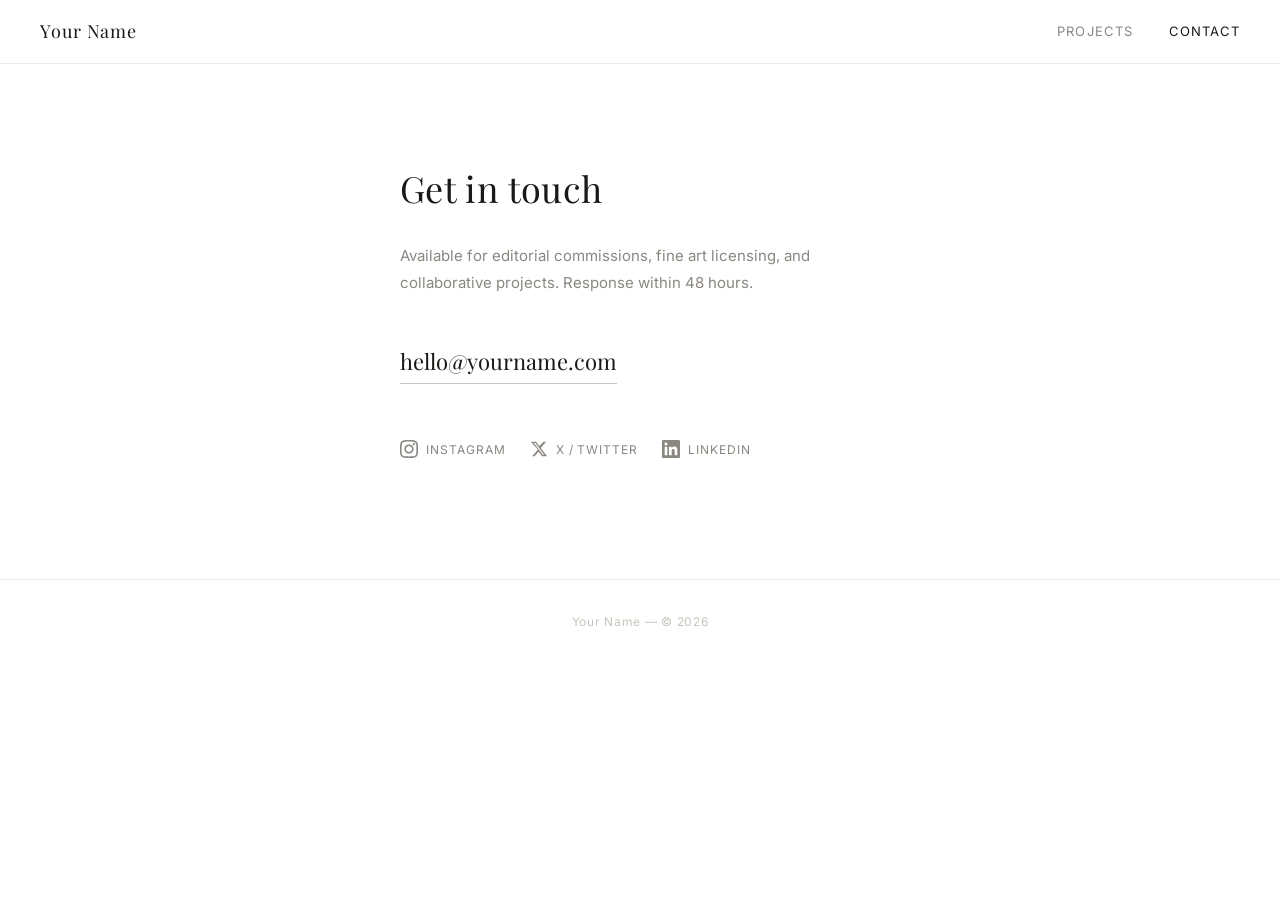
==== contact.html @ b94424b4 "Basic site creation - structure, placeholder content etc" ====
<!DOCTYPE html>
<html lang="en">
<head>
  <meta charset="UTF-8">
  <meta name="viewport" content="width=device-width, initial-scale=1.0">
  <title>Contact — Your Name</title>
  <meta name="description" content="Get in touch for commissions, licensing, or editorial enquiries.">
  <link rel="preconnect" href="https://fonts.googleapis.com">
  <link rel="preconnect" href="https://fonts.gstatic.com" crossorigin>
  <link href="https://fonts.googleapis.com/css2?family=Inter:wght@300;400;500&family=Playfair+Display:ital,wght@0,400;0,500;1,400&display=swap" rel="stylesheet">
  <link rel="stylesheet" href="css/style.css">
</head>
<body>

  <header class="site-header">
    <div class="header-inner">
      <div class="site-name"><a href="index.html">Your Name</a></div>
      <nav class="site-nav" aria-label="Primary navigation">
        <a href="index.html#projects">Projects</a>
        <a href="contact.html">Contact</a>
      </nav>
      <button class="hamburger" aria-label="Toggle menu" aria-expanded="false">
        <span></span><span></span><span></span>
      </button>
    </div>
  </header>

  <nav class="mobile-nav" aria-label="Mobile navigation">
    <a href="index.html#projects">Projects</a>
    <a href="contact.html">Contact</a>
  </nav>

  <main>
    <div class="contact-page">
      <h1>Get in touch</h1>
      <p class="intro">
        Available for editorial commissions, fine art licensing, and collaborative projects.
        Response within 48 hours.
      </p>

      <a class="contact-email" href="mailto:hello@yourname.com">hello@yourname.com</a>

      <div class="social-links">
        <a class="social-link" href="https://instagram.com/yourhandle" target="_blank" rel="noopener">
          <svg viewBox="0 0 24 24" aria-hidden="true"><path d="M12 2.163c3.204 0 3.584.012 4.85.07 3.252.148 4.771 1.691 4.919 4.919.058 1.265.069 1.645.069 4.849 0 3.205-.012 3.584-.069 4.849-.149 3.225-1.664 4.771-4.919 4.919-1.266.058-1.644.07-4.85.07-3.204 0-3.584-.012-4.849-.07-3.26-.149-4.771-1.699-4.919-4.92-.058-1.265-.07-1.644-.07-4.849 0-3.204.013-3.583.07-4.849.149-3.227 1.664-4.771 4.919-4.919 1.266-.057 1.645-.069 4.849-.069zm0-2.163c-3.259 0-3.667.014-4.947.072-4.358.2-6.78 2.618-6.98 6.98-.059 1.281-.073 1.689-.073 4.948 0 3.259.014 3.668.072 4.948.2 4.358 2.618 6.78 6.98 6.98 1.281.058 1.689.072 4.948.072 3.259 0 3.668-.014 4.948-.072 4.354-.2 6.782-2.618 6.979-6.98.059-1.28.073-1.689.073-4.948 0-3.259-.014-3.667-.072-4.947-.196-4.354-2.617-6.78-6.979-6.98-1.281-.059-1.69-.073-4.949-.073zm0 5.838c-3.403 0-6.162 2.759-6.162 6.162s2.759 6.163 6.162 6.163 6.162-2.759 6.162-6.163c0-3.403-2.759-6.162-6.162-6.162zm0 10.162c-2.209 0-4-1.79-4-4 0-2.209 1.791-4 4-4s4 1.791 4 4c0 2.21-1.791 4-4 4zm6.406-11.845c-.796 0-1.441.645-1.441 1.44s.645 1.44 1.441 1.44c.795 0 1.439-.645 1.439-1.44s-.644-1.44-1.439-1.44z"/></svg>
          Instagram
        </a>
        <a class="social-link" href="https://x.com/yourhandle" target="_blank" rel="noopener">
          <svg viewBox="0 0 24 24" aria-hidden="true"><path d="M18.244 2.25h3.308l-7.227 8.26 8.502 11.24H16.17l-4.714-6.231-5.401 6.231H2.744l7.737-8.835L1.254 2.25H8.08l4.253 5.622zm-1.161 17.52h1.833L7.084 4.126H5.117z"/></svg>
          X / Twitter
        </a>
        <a class="social-link" href="https://linkedin.com/in/yourhandle" target="_blank" rel="noopener">
          <svg viewBox="0 0 24 24" aria-hidden="true"><path d="M20.447 20.452h-3.554v-5.569c0-1.328-.027-3.037-1.852-3.037-1.853 0-2.136 1.445-2.136 2.939v5.667H9.351V9h3.414v1.561h.046c.477-.9 1.637-1.85 3.37-1.85 3.601 0 4.267 2.37 4.267 5.455v6.286zM5.337 7.433c-1.144 0-2.063-.926-2.063-2.065 0-1.138.92-2.063 2.063-2.063 1.14 0 2.064.925 2.064 2.063 0 1.139-.925 2.065-2.064 2.065zm1.782 13.019H3.555V9h3.564v11.452zM22.225 0H1.771C.792 0 0 .774 0 1.729v20.542C0 23.227.792 24 1.771 24h20.451C23.2 24 24 23.227 24 22.271V1.729C24 .774 23.2 0 22.222 0h.003z"/></svg>
          LinkedIn
        </a>
      </div>
    </div>
  </main>

  <footer class="site-footer">
    <p>Your Name &mdash; &copy; <span id="year"></span></p>
  </footer>

  <script>document.getElementById('year').textContent = new Date().getFullYear();</script>
  <script src="js/config.js"></script>
  <script src="js/main.js"></script>
</body>
</html>
---- css/style.css ----
/* ─── Reset & Base ─────────────────────────────────────────────── */
*, *::before, *::after { box-sizing: border-box; margin: 0; padding: 0; }

:root {
  --white:      #ffffff;
  --off-white:  #f7f6f4;
  --smoke:      #eeece9;
  --stone:      #c8c4bc;
  --mid:        #8a8680;
  --ink:        #1a1916;
  --accent:     #1a1916;
  --font-serif: 'Playfair Display', Georgia, serif;
  --font-sans:  'Inter', system-ui, sans-serif;
  --max-w:      1400px;
  --header-h:   64px;
  --transition: 0.3s ease;
}

html { scroll-behavior: smooth; }

body {
  font-family: var(--font-sans);
  background: var(--white);
  color: var(--ink);
  font-size: 15px;
  line-height: 1.6;
  -webkit-font-smoothing: antialiased;
}

img {
  display: block;
  max-width: 100%;
  height: auto;
  user-select: none;
  -webkit-user-drag: none;
  pointer-events: none;
}

a { color: inherit; text-decoration: none; }

/* ─── Typography ───────────────────────────────────────────────── */
h1, h2, h3 {
  font-family: var(--font-serif);
  font-weight: 400;
  letter-spacing: 0.01em;
}

/* ─── Header ───────────────────────────────────────────────────── */
.site-header {
  position: sticky;
  top: 0;
  z-index: 100;
  height: var(--header-h);
  background: rgba(255,255,255,0.96);
  backdrop-filter: blur(8px);
  border-bottom: 1px solid var(--smoke);
  display: flex;
  align-items: center;
}

.header-inner {
  width: 100%;
  max-width: var(--max-w);
  margin: 0 auto;
  padding: 0 40px;
  display: flex;
  align-items: center;
  justify-content: space-between;
}

.site-name {
  font-family: var(--font-serif);
  font-size: 18px;
  font-weight: 400;
  letter-spacing: 0.05em;
  color: var(--ink);
}

.site-name a { color: inherit; }

.site-nav {
  display: flex;
  align-items: center;
  gap: 36px;
}

.site-nav a {
  font-size: 13px;
  letter-spacing: 0.08em;
  text-transform: uppercase;
  color: var(--mid);
  transition: color var(--transition);
}

.site-nav a:hover,
.site-nav a.active { color: var(--ink); }

/* Hamburger */
.hamburger {
  display: none;
  flex-direction: column;
  gap: 5px;
  background: none;
  border: none;
  cursor: pointer;
  padding: 4px;
}

.hamburger span {
  display: block;
  width: 22px;
  height: 1.5px;
  background: var(--ink);
  transition: var(--transition);
}

.hamburger.open span:nth-child(1) { transform: translateY(6.5px) rotate(45deg); }
.hamburger.open span:nth-child(2) { opacity: 0; }
.hamburger.open span:nth-child(3) { transform: translateY(-6.5px) rotate(-45deg); }

.mobile-nav {
  display: none;
  position: fixed;
  top: var(--header-h);
  left: 0; right: 0;
  background: var(--white);
  border-bottom: 1px solid var(--smoke);
  padding: 24px 40px;
  z-index: 99;
  flex-direction: column;
  gap: 20px;
}

.mobile-nav.open { display: flex; }

.mobile-nav a {
  font-size: 14px;
  letter-spacing: 0.08em;
  text-transform: uppercase;
  color: var(--mid);
}

.mobile-nav a:hover,
.mobile-nav a.active { color: var(--ink); }

/* ─── Footer ───────────────────────────────────────────────────── */
.site-footer {
  border-top: 1px solid var(--smoke);
  padding: 32px 40px;
  text-align: center;
  font-size: 12px;
  letter-spacing: 0.06em;
  color: var(--stone);
}

/* ─── Hero Carousel ────────────────────────────────────────────── */
.hero {
  position: relative;
  width: 100%;
  overflow: hidden;
  background: var(--ink);
  height: calc(100vh - var(--header-h));
  min-height: 480px;
  max-height: 900px;
}

.hero-track {
  display: flex;
  height: 100%;
  transition: transform 0.7s cubic-bezier(0.4,0,0.2,1);
}

.hero-slide {
  flex: 0 0 100%;
  position: relative;
  overflow: hidden;
}

.hero-slide .img-wrap {
  position: absolute;
  inset: 0;
}

.hero-slide img {
  width: 100%;
  height: 100%;
  object-fit: cover;
  opacity: 0.85;
}

.hero-caption {
  position: absolute;
  bottom: 0;
  left: 0;
  right: 0;
  padding: 80px 60px 48px;
  background: linear-gradient(to top, rgba(0,0,0,0.55) 0%, transparent 100%);
  color: var(--white);
}

.hero-caption h2 {
  font-size: clamp(28px, 4vw, 52px);
  font-weight: 400;
  letter-spacing: 0.02em;
  margin-bottom: 8px;
}

.hero-caption p {
  font-size: 13px;
  letter-spacing: 0.06em;
  opacity: 0.75;
  text-transform: uppercase;
}

.hero-caption a {
  display: inline-block;
  margin-top: 16px;
  font-size: 12px;
  letter-spacing: 0.1em;
  text-transform: uppercase;
  color: var(--white);
  border-bottom: 1px solid rgba(255,255,255,0.5);
  padding-bottom: 2px;
  transition: border-color var(--transition);
}

.hero-caption a:hover { border-color: var(--white); }

/* Hero controls */
.hero-btn {
  position: absolute;
  top: 50%;
  transform: translateY(-50%);
  z-index: 10;
  background: rgba(255,255,255,0.15);
  border: 1px solid rgba(255,255,255,0.3);
  color: var(--white);
  width: 44px;
  height: 44px;
  border-radius: 50%;
  display: flex;
  align-items: center;
  justify-content: center;
  cursor: pointer;
  font-size: 18px;
  transition: background var(--transition);
  backdrop-filter: blur(4px);
}

.hero-btn:hover { background: rgba(255,255,255,0.28); }
.hero-btn.prev { left: 24px; }
.hero-btn.next { right: 24px; }

.hero-dots {
  position: absolute;
  bottom: 20px;
  left: 50%;
  transform: translateX(-50%);
  display: flex;
  gap: 8px;
  z-index: 10;
}

.hero-dot {
  width: 6px;
  height: 6px;
  border-radius: 50%;
  border: 1px solid rgba(255,255,255,0.6);
  background: transparent;
  cursor: pointer;
  transition: background var(--transition);
}

.hero-dot.active { background: var(--white); border-color: var(--white); }

/* ─── Image protection overlay ─────────────────────────────────── */
.img-wrap {
  position: relative;
  user-select: none;
}

.img-overlay {
  position: absolute;
  inset: 0;
  z-index: 2;
  cursor: default;
}

/* ─── Projects Grid (homepage) ─────────────────────────────────── */
.projects-section {
  max-width: var(--max-w);
  margin: 0 auto;
  padding: 80px 40px 100px;
}

.section-label {
  font-size: 11px;
  letter-spacing: 0.12em;
  text-transform: uppercase;
  color: var(--stone);
  margin-bottom: 40px;
}

.projects-grid {
  display: grid;
  grid-template-columns: repeat(3, 1fr);
  gap: 28px 24px;
}

.project-card {
  display: block;
  color: inherit;
}

.project-card:hover .card-thumb img { transform: scale(1.03); }
.project-card:hover .card-title { color: var(--ink); }

.card-thumb {
  aspect-ratio: 4/3;
  overflow: hidden;
  background: var(--smoke);
  position: relative;
}

.card-thumb img {
  width: 100%;
  height: 100%;
  object-fit: cover;
  transition: transform 0.5s ease;
}

.card-info {
  padding: 14px 0 4px;
}

.card-title {
  font-family: var(--font-serif);
  font-size: 17px;
  font-weight: 400;
  color: var(--ink);
  margin-bottom: 4px;
  transition: color var(--transition);
}

.card-desc {
  font-size: 12px;
  color: var(--mid);
  line-height: 1.5;
}

/* ─── Project Page ─────────────────────────────────────────────── */
.project-page {
  max-width: var(--max-w);
  margin: 0 auto;
  padding: 56px 40px 80px;
}

.project-header {
  margin-bottom: 36px;
}

.project-header h1 {
  font-size: clamp(26px, 3.5vw, 42px);
  margin-bottom: 10px;
}

.project-header p {
  font-size: 14px;
  color: var(--mid);
  max-width: 560px;
  line-height: 1.7;
}

/* Featured viewer */
.featured-viewer {
  position: relative;
  width: 100%;
  margin-bottom: 32px;
  background: var(--smoke);
}

.featured-viewer .img-wrap {
  width: 100%;
  max-height: 78vh;
  display: flex;
  align-items: center;
  justify-content: center;
  overflow: hidden;
}

.featured-viewer img {
  width: 100%;
  max-height: 78vh;
  object-fit: contain;
  background: var(--off-white);
  transition: opacity 0.25s ease;
}

.featured-viewer img.fade { opacity: 0; }

/* Thumbnail strip */
.thumb-grid {
  display: grid;
  grid-template-columns: repeat(auto-fill, minmax(110px, 1fr));
  gap: 8px;
  margin-bottom: 48px;
}

.thumb-item {
  aspect-ratio: 1;
  overflow: hidden;
  background: var(--smoke);
  cursor: pointer;
  position: relative;
  border: 2px solid transparent;
  transition: border-color var(--transition);
}

.thumb-item:hover { border-color: var(--stone); }
.thumb-item.active { border-color: var(--ink); }

.thumb-item img {
  width: 100%;
  height: 100%;
  object-fit: cover;
  transition: opacity var(--transition);
}

.thumb-item:hover img { opacity: 0.85; }

/* Project navigation */
.project-nav {
  display: flex;
  justify-content: space-between;
  align-items: center;
  padding-top: 32px;
  border-top: 1px solid var(--smoke);
}

.project-nav a {
  font-size: 12px;
  letter-spacing: 0.08em;
  text-transform: uppercase;
  color: var(--mid);
  display: flex;
  align-items: center;
  gap: 8px;
  transition: color var(--transition);
}

.project-nav a:hover { color: var(--ink); }

.project-nav .back {
  font-size: 12px;
  letter-spacing: 0.08em;
  text-transform: uppercase;
  color: var(--stone);
  transition: color var(--transition);
}

.project-nav .back:hover { color: var(--ink); }

/* ─── Contact Page ─────────────────────────────────────────────── */
.contact-page {
  max-width: 560px;
  margin: 0 auto;
  padding: 96px 40px 120px;
}

.contact-page h1 {
  font-size: 36px;
  margin-bottom: 24px;
}

.contact-page .intro {
  font-size: 15px;
  color: var(--mid);
  line-height: 1.8;
  margin-bottom: 48px;
}

.contact-email {
  display: inline-block;
  font-family: var(--font-serif);
  font-size: 22px;
  color: var(--ink);
  border-bottom: 1px solid var(--stone);
  padding-bottom: 4px;
  margin-bottom: 56px;
  transition: border-color var(--transition);
}

.contact-email:hover { border-color: var(--ink); }

.social-links {
  display: flex;
  gap: 24px;
}

.social-link {
  display: flex;
  align-items: center;
  gap: 8px;
  font-size: 12px;
  letter-spacing: 0.08em;
  text-transform: uppercase;
  color: var(--mid);
  transition: color var(--transition);
}

.social-link:hover { color: var(--ink); }

.social-link svg {
  width: 18px;
  height: 18px;
  fill: currentColor;
}

/* ─── Responsive ───────────────────────────────────────────────── */
@media (max-width: 1024px) {
  .projects-grid { grid-template-columns: repeat(2, 1fr); }
  .thumb-grid { grid-template-columns: repeat(auto-fill, minmax(90px, 1fr)); }
}

@media (max-width: 768px) {
  .header-inner { padding: 0 20px; }
  .site-nav { display: none; }
  .hamburger { display: flex; }

  .hero { max-height: 60vh; min-height: 360px; }
  .hero-caption { padding: 60px 24px 36px; }
  .hero-caption h2 { font-size: 24px; }
  .hero-btn { width: 36px; height: 36px; font-size: 14px; }
  .hero-btn.prev { left: 12px; }
  .hero-btn.next { right: 12px; }

  .projects-section { padding: 48px 20px 64px; }
  .projects-grid { grid-template-columns: repeat(2, 1fr); gap: 20px 16px; }

  .project-page { padding: 36px 20px 60px; }

  .thumb-grid {
    display: flex;
    flex-wrap: nowrap;
    overflow-x: auto;
    gap: 8px;
    padding-bottom: 8px;
    scrollbar-width: thin;
    scrollbar-color: var(--stone) transparent;
  }

  .thumb-item {
    flex: 0 0 80px;
    height: 80px;
    aspect-ratio: unset;
  }

  .contact-page { padding: 64px 20px 80px; }
  .site-footer { padding: 24px 20px; }
}

@media (max-width: 480px) {
  .projects-grid { grid-template-columns: 1fr; }
}
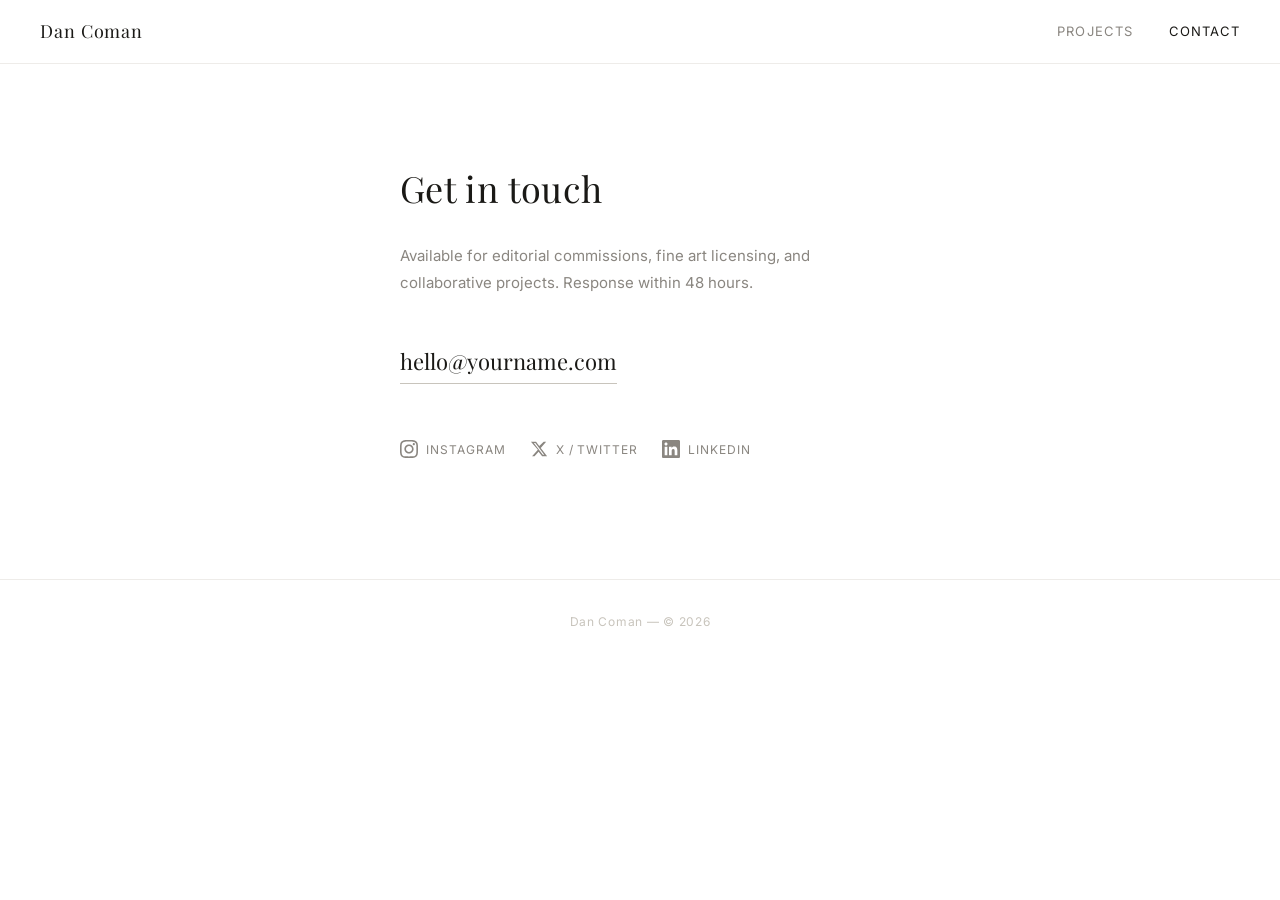
==== commit 70d502f3: "Moved header and footer into JS to remove duplication of code" ====
--- a/contact.html
+++ b/contact.html
@@ -3,7 +3,7 @@
 <head>
   <meta charset="UTF-8">
   <meta name="viewport" content="width=device-width, initial-scale=1.0">
-  <title>Contact — Your Name</title>
+  <title>Contact — Dan Coman</title>
   <meta name="description" content="Get in touch for commissions, licensing, or editorial enquiries.">
   <link rel="preconnect" href="https://fonts.googleapis.com">
   <link rel="preconnect" href="https://fonts.gstatic.com" crossorigin>
@@ -12,23 +12,7 @@
 </head>
 <body>
 
-  <header class="site-header">
-    <div class="header-inner">
-      <div class="site-name"><a href="index.html">Your Name</a></div>
-      <nav class="site-nav" aria-label="Primary navigation">
-        <a href="index.html#projects">Projects</a>
-        <a href="contact.html">Contact</a>
-      </nav>
-      <button class="hamburger" aria-label="Toggle menu" aria-expanded="false">
-        <span></span><span></span><span></span>
-      </button>
-    </div>
-  </header>
-
-  <nav class="mobile-nav" aria-label="Mobile navigation">
-    <a href="index.html#projects">Projects</a>
-    <a href="contact.html">Contact</a>
-  </nav>
+  <div id="header-mount"></div>
 
   <main>
     <div class="contact-page">
@@ -57,11 +41,8 @@
     </div>
   </main>
 
-  <footer class="site-footer">
-    <p>Your Name &mdash; &copy; <span id="year"></span></p>
-  </footer>
+  <div id="footer-mount"></div>
 
-  <script>document.getElementById('year').textContent = new Date().getFullYear();</script>
   <script src="js/config.js"></script>
   <script src="js/main.js"></script>
 </body>
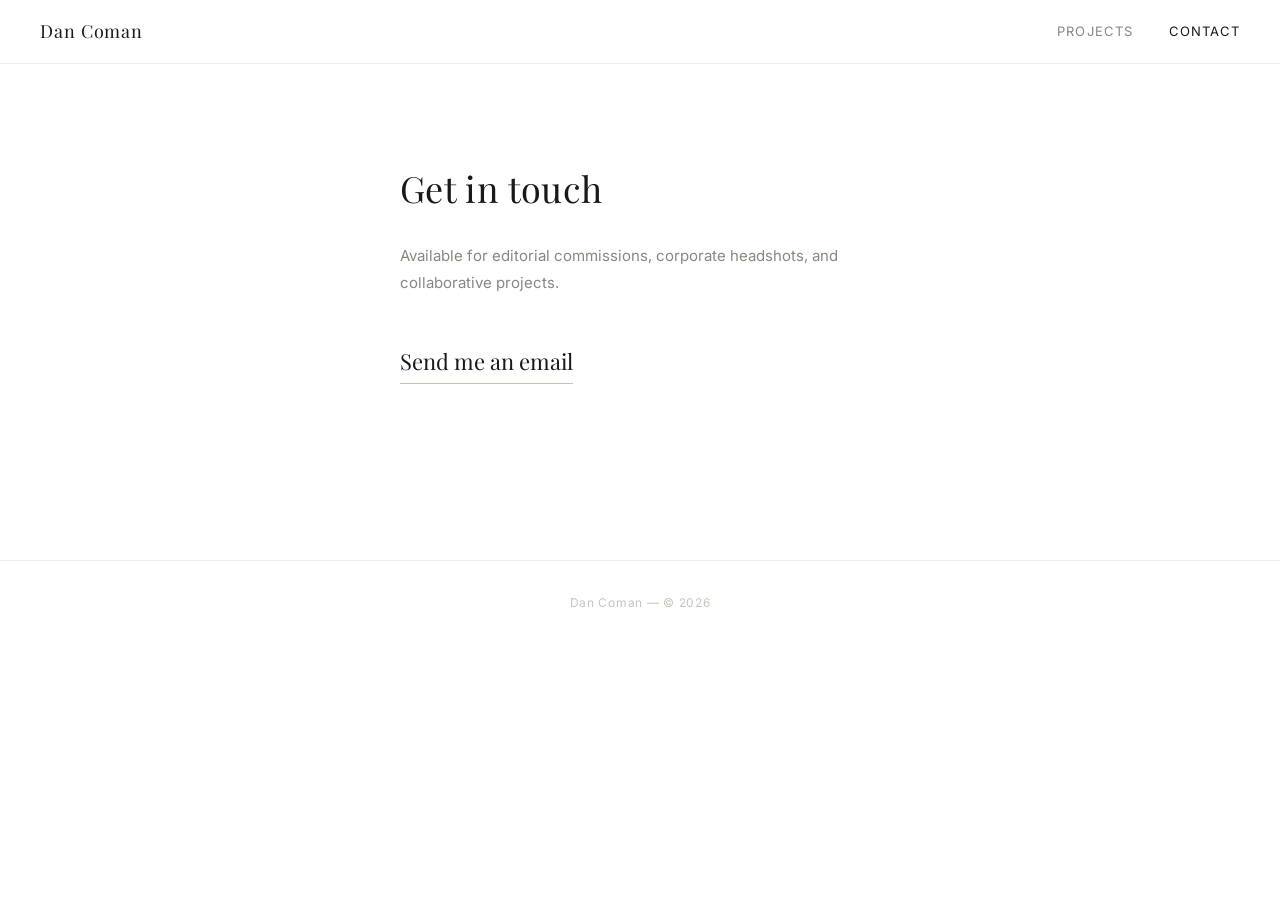
==== commit f38104ea: "contact page update" ====
--- a/contact.html
+++ b/contact.html
@@ -18,26 +18,10 @@
     <div class="contact-page">
       <h1>Get in touch</h1>
       <p class="intro">
-        Available for editorial commissions, fine art licensing, and collaborative projects.
-        Response within 48 hours.
+        Available for editorial commissions, corporate headshots, and collaborative projects.
       </p>
 
-      <a class="contact-email" href="mailto:hello@yourname.com">hello@yourname.com</a>
-
-      <div class="social-links">
-        <a class="social-link" href="https://instagram.com/yourhandle" target="_blank" rel="noopener">
-          <svg viewBox="0 0 24 24" aria-hidden="true"><path d="M12 2.163c3.204 0 3.584.012 4.85.07 3.252.148 4.771 1.691 4.919 4.919.058 1.265.069 1.645.069 4.849 0 3.205-.012 3.584-.069 4.849-.149 3.225-1.664 4.771-4.919 4.919-1.266.058-1.644.07-4.85.07-3.204 0-3.584-.012-4.849-.07-3.26-.149-4.771-1.699-4.919-4.92-.058-1.265-.07-1.644-.07-4.849 0-3.204.013-3.583.07-4.849.149-3.227 1.664-4.771 4.919-4.919 1.266-.057 1.645-.069 4.849-.069zm0-2.163c-3.259 0-3.667.014-4.947.072-4.358.2-6.78 2.618-6.98 6.98-.059 1.281-.073 1.689-.073 4.948 0 3.259.014 3.668.072 4.948.2 4.358 2.618 6.78 6.98 6.98 1.281.058 1.689.072 4.948.072 3.259 0 3.668-.014 4.948-.072 4.354-.2 6.782-2.618 6.979-6.98.059-1.28.073-1.689.073-4.948 0-3.259-.014-3.667-.072-4.947-.196-4.354-2.617-6.78-6.979-6.98-1.281-.059-1.69-.073-4.949-.073zm0 5.838c-3.403 0-6.162 2.759-6.162 6.162s2.759 6.163 6.162 6.163 6.162-2.759 6.162-6.163c0-3.403-2.759-6.162-6.162-6.162zm0 10.162c-2.209 0-4-1.79-4-4 0-2.209 1.791-4 4-4s4 1.791 4 4c0 2.21-1.791 4-4 4zm6.406-11.845c-.796 0-1.441.645-1.441 1.44s.645 1.44 1.441 1.44c.795 0 1.439-.645 1.439-1.44s-.644-1.44-1.439-1.44z"/></svg>
-          Instagram
-        </a>
-        <a class="social-link" href="https://x.com/yourhandle" target="_blank" rel="noopener">
-          <svg viewBox="0 0 24 24" aria-hidden="true"><path d="M18.244 2.25h3.308l-7.227 8.26 8.502 11.24H16.17l-4.714-6.231-5.401 6.231H2.744l7.737-8.835L1.254 2.25H8.08l4.253 5.622zm-1.161 17.52h1.833L7.084 4.126H5.117z"/></svg>
-          X / Twitter
-        </a>
-        <a class="social-link" href="https://linkedin.com/in/yourhandle" target="_blank" rel="noopener">
-          <svg viewBox="0 0 24 24" aria-hidden="true"><path d="M20.447 20.452h-3.554v-5.569c0-1.328-.027-3.037-1.852-3.037-1.853 0-2.136 1.445-2.136 2.939v5.667H9.351V9h3.414v1.561h.046c.477-.9 1.637-1.85 3.37-1.85 3.601 0 4.267 2.37 4.267 5.455v6.286zM5.337 7.433c-1.144 0-2.063-.926-2.063-2.065 0-1.138.92-2.063 2.063-2.063 1.14 0 2.064.925 2.064 2.063 0 1.139-.925 2.065-2.064 2.065zm1.782 13.019H3.555V9h3.564v11.452zM22.225 0H1.771C.792 0 0 .774 0 1.729v20.542C0 23.227.792 24 1.771 24h20.451C23.2 24 24 23.227 24 22.271V1.729C24 .774 23.2 0 22.222 0h.003z"/></svg>
-          LinkedIn
-        </a>
-      </div>
+      <a class="contact-email" href="mailto:outer-similar.8l@icloud.com">Send me an email</a>
     </div>
   </main>
 
--- a/css/style.css
+++ b/css/style.css
@@ -322,6 +322,10 @@
   position: relative;
 }
 
+.card-thumb .img-wrap {
+  height: 100%;
+}
+
 .card-thumb img {
   width: 100%;
   height: 100%;
@@ -397,6 +401,16 @@
 }
 
 .featured-viewer img.fade { opacity: 0; }
+
+/* Featured caption */
+.featured-caption {
+  padding: 10px 0 0;
+  font-size: 12px;
+  color: var(--mid);
+  letter-spacing: 0.03em;
+  line-height: 1.6;
+  font-style: italic;
+}
 
 /* Thumbnail strip */
 .thumb-grid {
